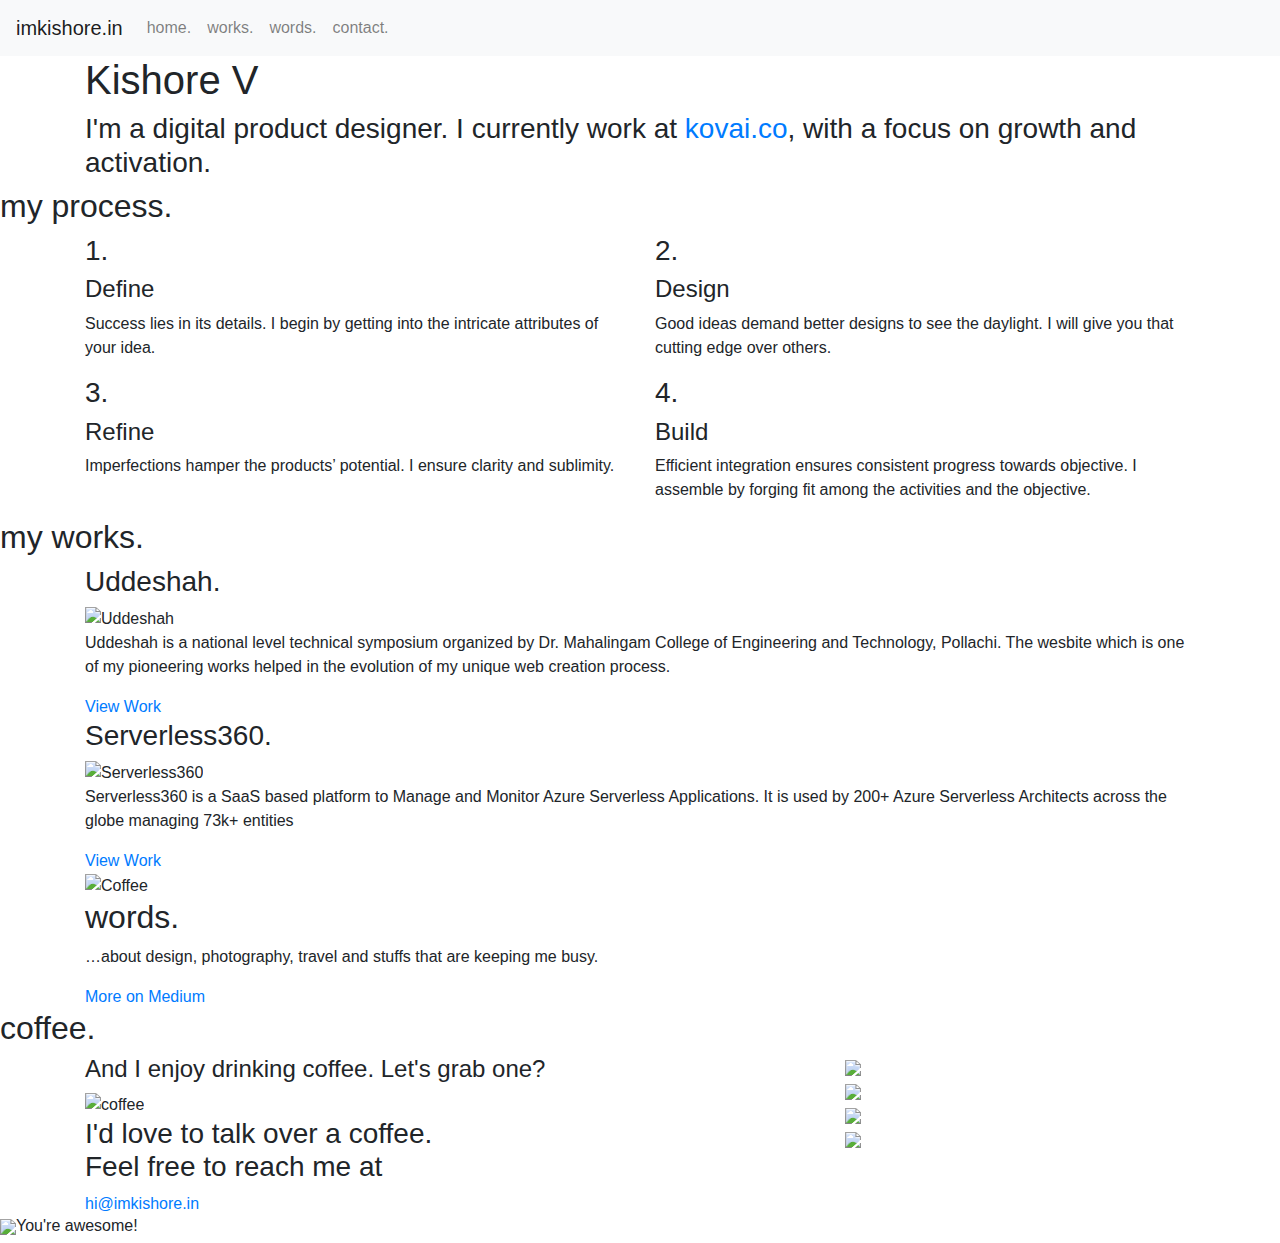
==== index.html @ e3137895 "Update index.html" ====
<!doctype html>
<html>
<head>
<meta charset="utf-8">
<meta name="description" content="I'm a digital product designer. I currently work at kovai.co, with a focus on growth and activation.">
<meta name="keywords" content="User Interface Design">
<meta name="author" content="Kishore">
<meta property="og:site_name" content="imkishore.in" />
<meta property="og:image:width" content="1024" />
<meta property="og:image:height" content="512" />
<meta property="og:image" content="https://www.serverless360.com/wp-content/uploads/2019/07/feature-image-Business-Activity-Monitoring-End-–-End-Tracking.jpg" />
<title>Kishore | Digital Product Designer</title>
<link rel="stylesheet" href="https://stackpath.bootstrapcdn.com/bootstrap/4.3.1/css/bootstrap.min.css" integrity="sha384-ggOyR0iXCbMQv3Xipma34MD+dH/1fQ784/j6cY/iJTQUOhcWr7x9JvoRxT2MZw1T" crossorigin="anonymous">
<link rel="stylesheet" href="css/style.css" >
</head>

<body>
<nav class="navbar navbar-expand-lg navbar-light bg-light"> <a class="navbar-brand" href="#">imkishore.in</a>
  <button class="navbar-toggler" type="button" data-toggle="collapse" data-target="#navbarSupportedContent" aria-controls="navbarSupportedContent" aria-expanded="false" aria-label="Toggle navigation"> <span class="navbar-toggler-icon"></span> </button>
  <div class="collapse navbar-collapse" id="navbarSupportedContent">
    <ul class="navbar-nav mr-auto">
      <li class="nav-item"> <a class="nav-link" href="index.html">home. </a> </li>
      <li class="nav-item"> <a class="nav-link" href="#works">works. </a> </li>
      <li class="nav-item"> <a class="nav-link" href="#words">words.</a> </li>
      <li class="nav-item"> <a class="nav-link" href="#contact">contact.</a> </li>
    </ul>
  </div>
</nav>
<div class="imkishore-home-wrapper">
  <div class="hero-wrapper">
    <div class="container">
      <h1>Kishore V</h1>
      <h3>I'm a digital product designer. I currently work at <a href="https://www.kovai.co" target="_blank" class="link-highlight">kovai.co</a>, with a focus on growth and activation.</h3>
    </div>
  </div>
  <div class="my-process">
    <h2>my process<span class="dot">.</span></h2>
    <div class="container">
      <div class="row">
        <div class="col-md-6">
          <h3>1.</h3>
          <h4>Define</h4>
          <p>Success lies in its details. I begin by getting into the intricate attributes of your idea.</p>
        </div>
        <div class="col-md-6">
          <h3>2.</h3>
          <h4>Design</h4>
          <p>Good ideas demand better designs to see the daylight. I will give you that cutting edge over others.</p>
        </div>
        <div class="col-md-6">
          <h3>3.</h3>
          <h4>Refine</h4>
          <p>Imperfections hamper the products’ potential. I ensure clarity and sublimity.</p>
        </div>
        <div class="col-md-6">
          <h3>4.</h3>
          <h4>Build</h4>
          <p>Efficient integration ensures consistent progress towards objective. I assemble by forging fit among the activities and the objective.</p>
        </div>
      </div>
    </div>
  </div>
  <div class="my-works" id="works">
    <h2>my works<span class="dot">.</span></h2>
    <div class="container">
      <div class="row">
        <div class="col-md-12">
          <h3>Uddeshah.</h3>
          <img src="images/uddeshah-imac-mockup-2.png" alt="Uddeshah" >
          <p>Uddeshah is a national level technical symposium organized by Dr. Mahalingam College of Engineering and Technology, Pollachi. The wesbite which is one of my pioneering works helped in the evolution of my unique web creation process.</p>
          <div class="cta"> <a href="uddeshah.html" class="view-work-cta">View Work</a> </div>
        </div>
        <div class="col-md-12">
          <h3>Serverless360.</h3>
          <img src="images/sl360.png" alt="Serverless360" >
          <p>Serverless360 is a SaaS based platform to Manage and Monitor Azure Serverless Applications. It is used by 200+ Azure Serverless Architects across the globe managing 73k+ entities</p>
          <div class="cta"> <a href="serverless360.html" class="view-work-cta">View Work</a> </div>
        </div>
      </div>
    </div>
  </div>
  <div class="my-blogs" id="words">
    <div class="container">
      <div class="row">
        <div class="col-md-12"> <img src="images/my-coffee.png" alt="Coffee">
          <h2>words<span class="dot">.</span></h2>
          <p>…about design, photography, travel and stuffs that are keeping me busy.</p>
          <a href="https://medium.com/kishorev" target="_blank" class="inline-link">More on Medium</a> </div>
      </div>
    </div>
  </div>
  <div class="contact-me" id="contact">
    <h2>coffee<span class="dot">.</span></h2>
    <div class="container">
      <div class="row">
        <div class="col-md-8">
          <h4>And I enjoy drinking coffee. Let's grab one?</h4>
          <img src="images/coffee.svg" alt="coffee">
          <h3>I'd love to talk over a coffee.<br>
            Feel free to reach me at</h3>
          <a href="mailto:hi@imkishore.in" class="inline-link">hi@imkishore.in</a> </div>
        <div class="col-md-4"> <a href="https://dribbble.com/kishorev" target="_blank"><img src="images/dribbble-logo.svg"></a> <br>
          <a href="https://www.instagram.com/imkishore.in/" target="_blank"> <img src="images/instagram.svg"></a><br>
          <a href="https://www.linkedin.com/in/kishore21/" target="_blank"><img src="images/linkedin-logo.svg"></a><br>
          <a href="https://twitter.com/kishorev21" target="_blank"> <img src="images/icon.svg"></a><br>
        </div>
      </div>
    </div>
  </div>
  <div class="footer">
    <h6><span><img src="images/photoshop-cc.svg"></span>You're awesome!</h6>
  </div>
</div>
<script src="https://code.jquery.com/jquery-3.3.1.slim.min.js" integrity="sha384-q8i/X+965DzO0rT7abK41JStQIAqVgRVzpbzo5smXKp4YfRvH+8abtTE1Pi6jizo" crossorigin="anonymous"></script> 
<script src="https://cdnjs.cloudflare.com/ajax/libs/popper.js/1.14.7/umd/popper.min.js" integrity="sha384-UO2eT0CpHqdSJQ6hJty5KVphtPhzWj9WO1clHTMGa3JDZwrnQq4sF86dIHNDz0W1" crossorigin="anonymous"></script> 
<script src="https://stackpath.bootstrapcdn.com/bootstrap/4.3.1/js/bootstrap.min.js" integrity="sha384-JjSmVgyd0p3pXB1rRibZUAYoIIy6OrQ6VrjIEaFf/nJGzIxFDsf4x0xIM+B07jRM" crossorigin="anonymous"></script>
</body>
</html>
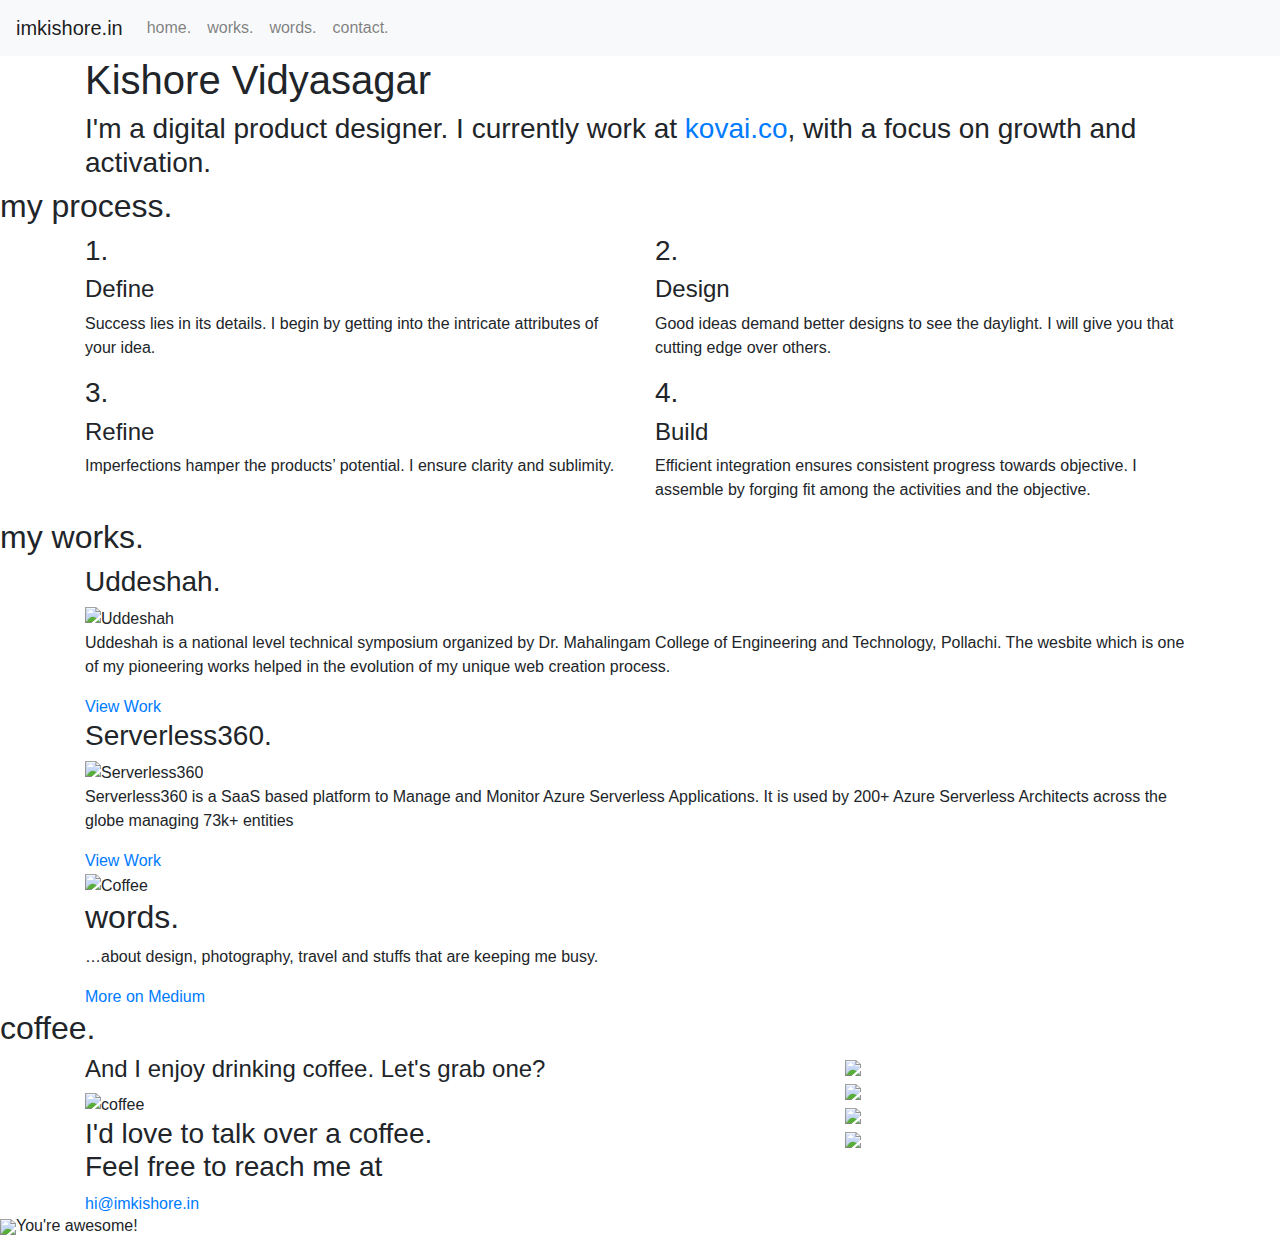
==== commit 32888e99: "Update index.html" ====
--- a/index.html
+++ b/index.html
@@ -29,7 +29,7 @@
 <div class="imkishore-home-wrapper">
   <div class="hero-wrapper">
     <div class="container">
-      <h1>Kishore V</h1>
+      <h1>Kishore Vidyasagar</h1>
       <h3>I'm a digital product designer. I currently work at <a href="https://www.kovai.co" target="_blank" class="link-highlight">kovai.co</a>, with a focus on growth and activation.</h3>
     </div>
   </div>
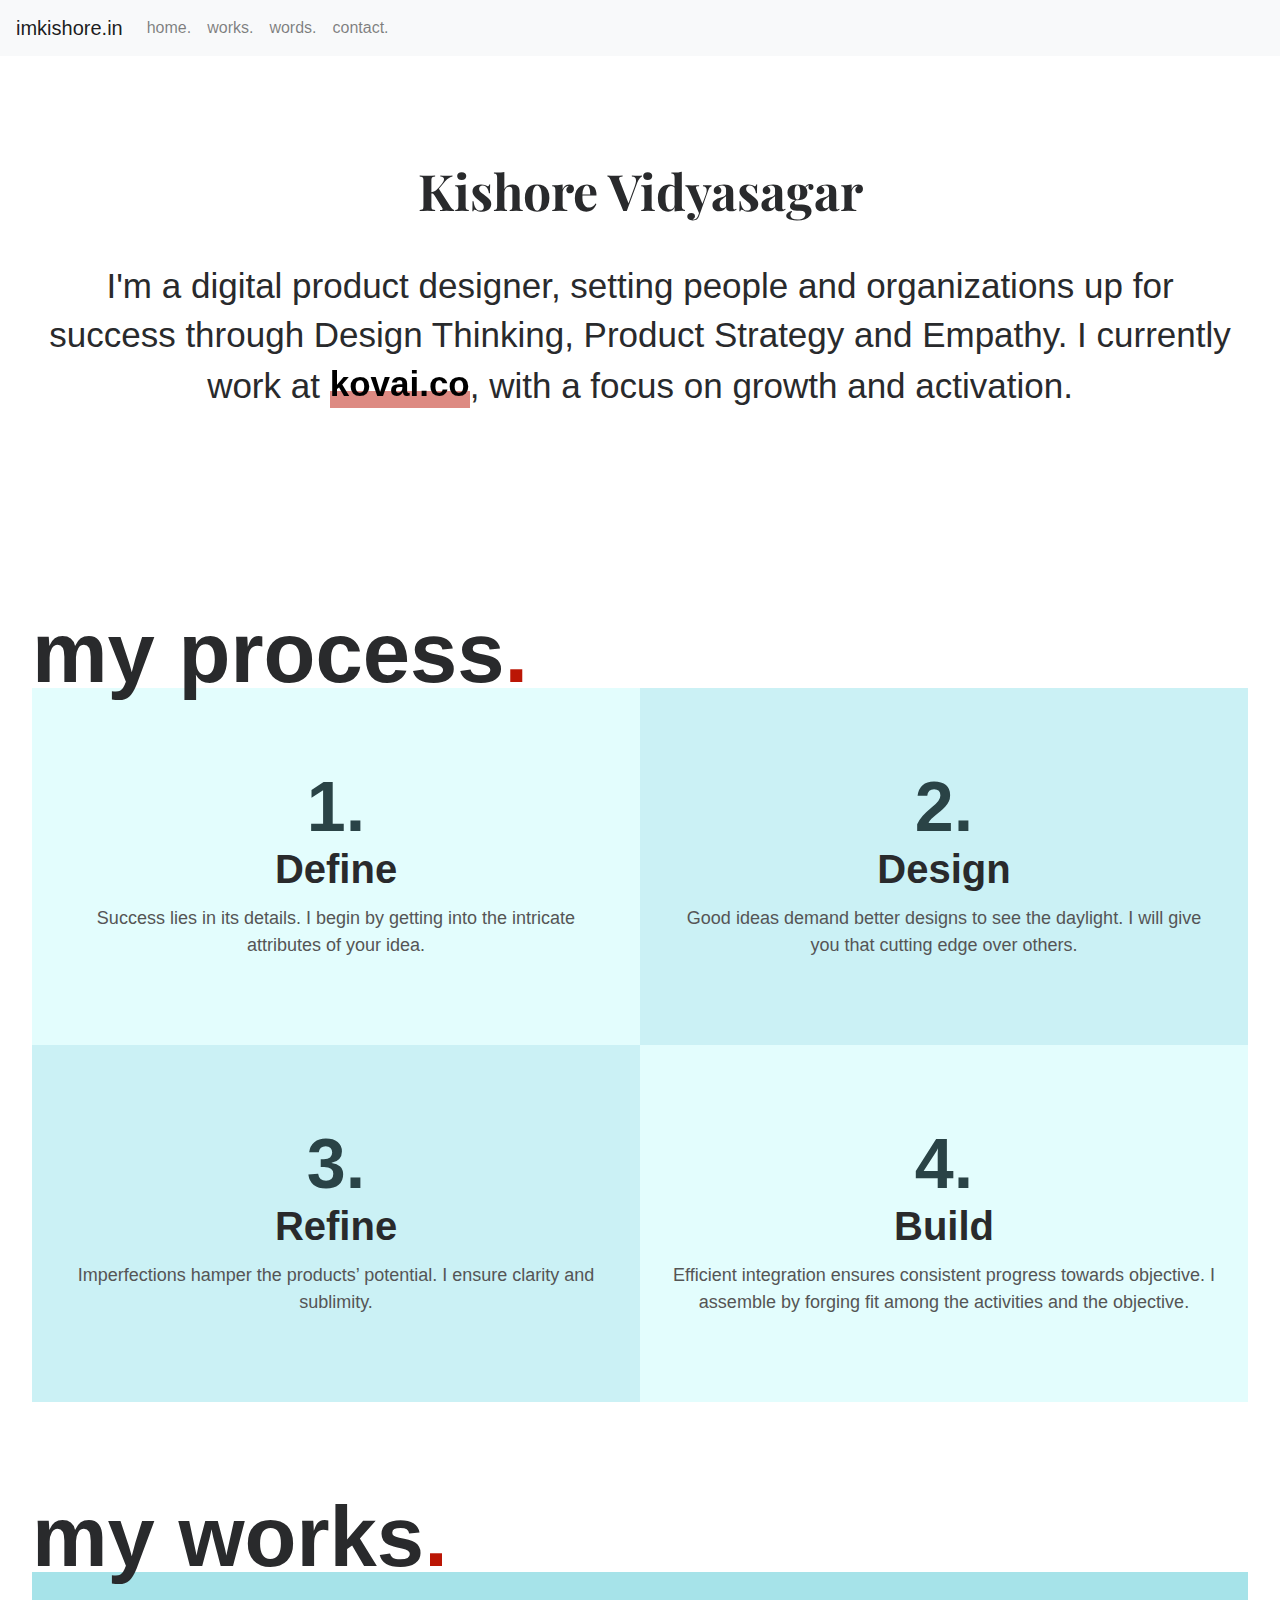
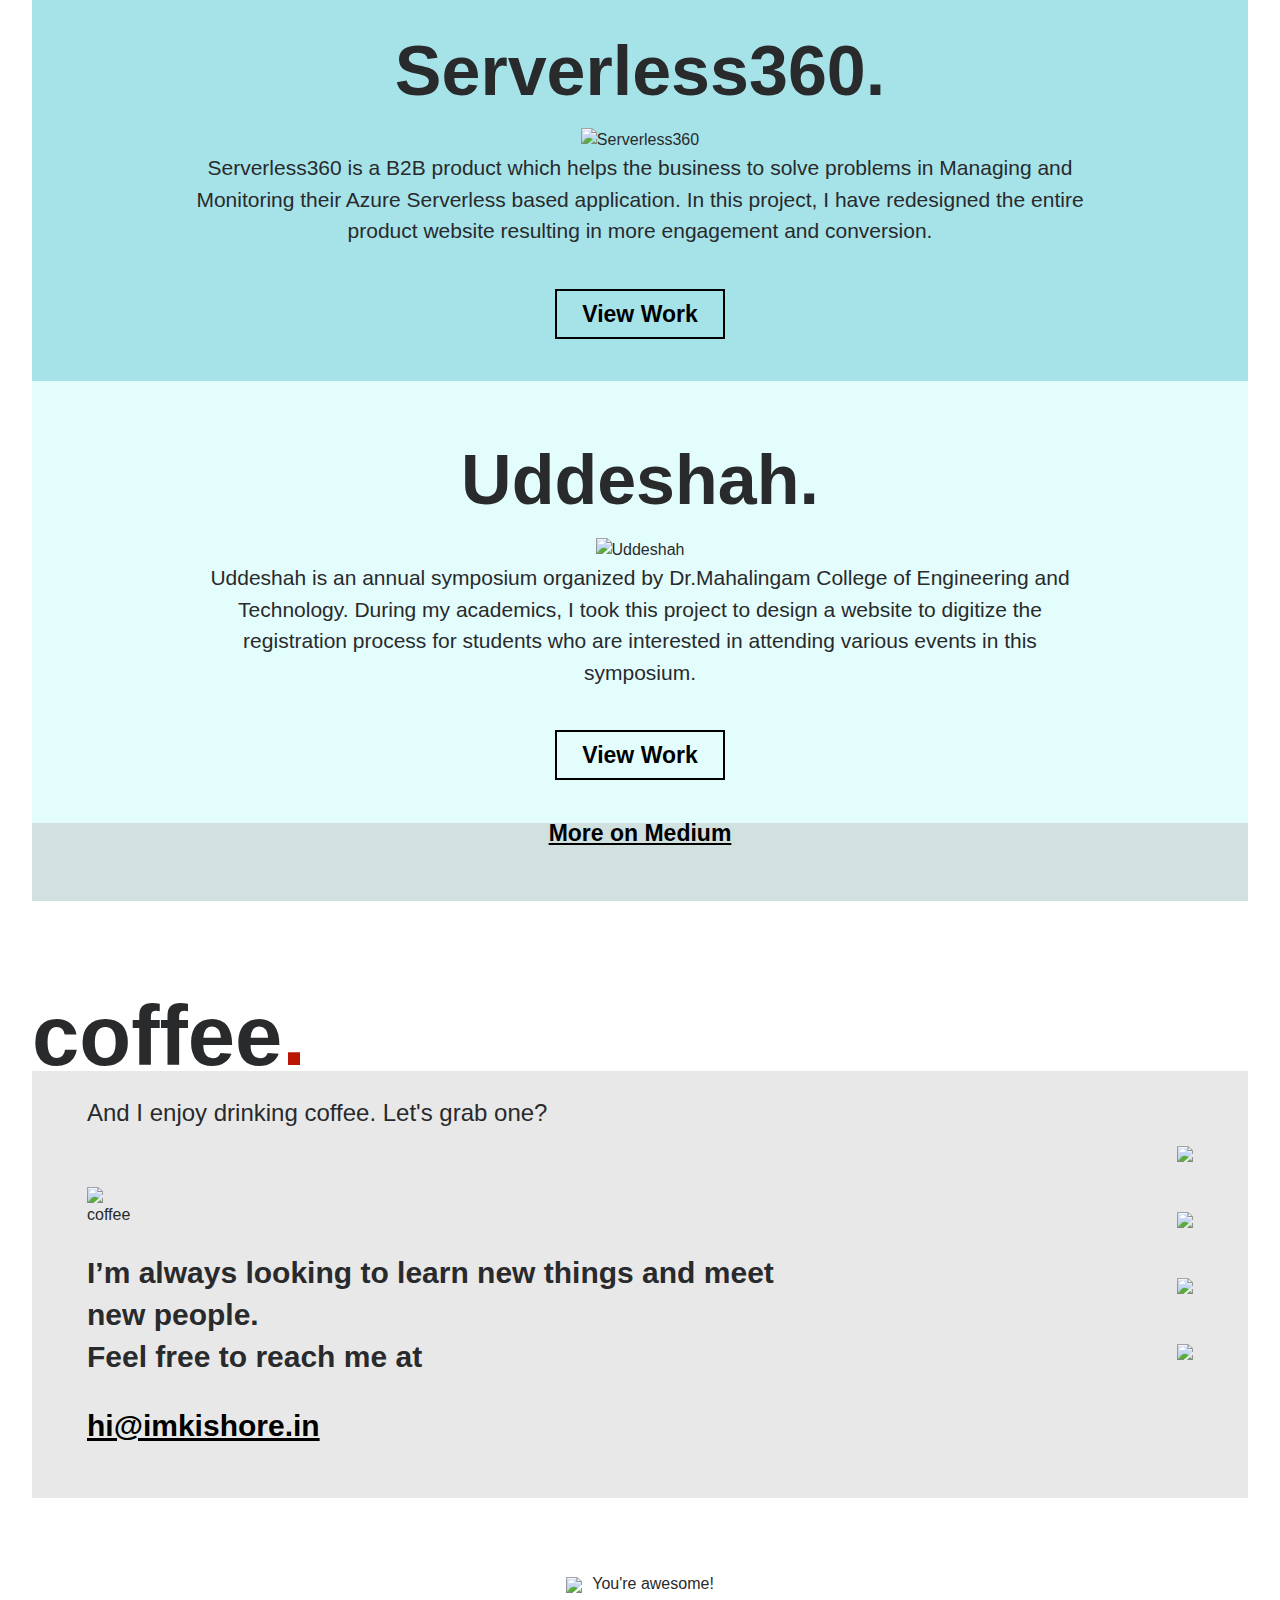
==== commit 4701d53a: "content update" ====
--- a/index.html
+++ b/index.html
@@ -8,10 +8,26 @@
 <meta property="og:site_name" content="imkishore.in" />
 <meta property="og:image:width" content="1024" />
 <meta property="og:image:height" content="512" />
-<meta property="og:image" content="https://www.serverless360.com/wp-content/uploads/2019/07/feature-image-Business-Activity-Monitoring-End-–-End-Tracking.jpg" />
+<meta property="og:image" content="https://imkishore.in/images/imkishore.in-feature-image-1.jpg" />
+<meta property="og:image:alt" content="Kishore | Digital Product Designer">
+<meta property="og:image:type" content="image/png">
+<meta name="twitter:card" content="summary_large_image">
+<meta name="twitter:title" content="Kishore | Digital Product Designer">
+<meta name="twitter:creator" content="@kishorev21">
+<meta name="twitter:image" content="https://imkishore.in/images/imkishore.in-feature-image-1.jpg">
 <title>Kishore | Digital Product Designer</title>
+<link rel="icon" href="https://imkishore.in/images/my-avatar-icon.png">
 <link rel="stylesheet" href="https://stackpath.bootstrapcdn.com/bootstrap/4.3.1/css/bootstrap.min.css" integrity="sha384-ggOyR0iXCbMQv3Xipma34MD+dH/1fQ784/j6cY/iJTQUOhcWr7x9JvoRxT2MZw1T" crossorigin="anonymous">
 <link rel="stylesheet" href="css/style.css" >
+<!-- Global site tag (gtag.js) - Google Analytics --> 
+<script async src="https://www.googletagmanager.com/gtag/js?id=UA-146959566-1"></script> 
+<script>
+  window.dataLayer = window.dataLayer || [];
+  function gtag(){dataLayer.push(arguments);}
+  gtag('js', new Date());
+
+  gtag('config', 'UA-146959566-1');
+</script>
 </head>
 
 <body>
@@ -30,7 +46,7 @@
   <div class="hero-wrapper">
     <div class="container">
       <h1>Kishore Vidyasagar</h1>
-      <h3>I'm a digital product designer. I currently work at <a href="https://www.kovai.co" target="_blank" class="link-highlight">kovai.co</a>, with a focus on growth and activation.</h3>
+      <h3>I'm a digital product designer, setting people and organizations up for success through Design Thinking, Product Strategy and Empathy. I currently work at <a href="https://www.kovai.co" target="_blank" class="link-highlight">kovai.co</a>, with a focus on growth and activation.</h3>
     </div>
   </div>
   <div class="my-process">
@@ -65,16 +81,16 @@
     <div class="container">
       <div class="row">
         <div class="col-md-12">
+          <h3>Serverless360.</h3>
+          <img src="images/sl360.png" alt="Serverless360" >
+          <p>Serverless360 is a B2B product which helps the business to solve problems in Managing and Monitoring their Azure Serverless based application. In this project, I have redesigned the entire product website resulting in more engagement and conversion.</p>
+          <div class="cta"> <a href="serverless360.html" class="view-work-cta">View Work</a> </div>
+        </div>
+        <div class="col-md-12">
           <h3>Uddeshah.</h3>
           <img src="images/uddeshah-imac-mockup-2.png" alt="Uddeshah" >
-          <p>Uddeshah is a national level technical symposium organized by Dr. Mahalingam College of Engineering and Technology, Pollachi. The wesbite which is one of my pioneering works helped in the evolution of my unique web creation process.</p>
+          <p>Uddeshah is an annual symposium organized by Dr.Mahalingam College of Engineering and Technology. During my academics, I took this project to design a website to digitize the registration process for students who are interested in attending various events in this symposium.</p>
           <div class="cta"> <a href="uddeshah.html" class="view-work-cta">View Work</a> </div>
-        </div>
-        <div class="col-md-12">
-          <h3>Serverless360.</h3>
-          <img src="images/sl360.png" alt="Serverless360" >
-          <p>Serverless360 is a SaaS based platform to Manage and Monitor Azure Serverless Applications. It is used by 200+ Azure Serverless Architects across the globe managing 73k+ entities</p>
-          <div class="cta"> <a href="serverless360.html" class="view-work-cta">View Work</a> </div>
         </div>
       </div>
     </div>
@@ -96,7 +112,7 @@
         <div class="col-md-8">
           <h4>And I enjoy drinking coffee. Let's grab one?</h4>
           <img src="images/coffee.svg" alt="coffee">
-          <h3>I'd love to talk over a coffee.<br>
+          <h3>I’m always looking to learn new things and meet new people.<br>
             Feel free to reach me at</h3>
           <a href="mailto:hi@imkishore.in" class="inline-link">hi@imkishore.in</a> </div>
         <div class="col-md-4"> <a href="https://dribbble.com/kishorev" target="_blank"><img src="images/dribbble-logo.svg"></a> <br>
--- a/css/style.css
+++ b/css/style.css
@@ -0,0 +1,283 @@
+/* CSS Document */
+@import url("https://use.typekit.net/nqu1zyt.css");
+@import url('https://fonts.googleapis.com/css?family=Playfair+Display:700&display=swap');
+body {
+    font-family: sofia-pro, sans-serif;
+    color: #292a2c;
+}
+h1, h2, h3, h4, h5, h6 {
+    font-family: sofia-pro, sans-serif;
+    font-weight: 700;
+    line-height: 1.4;
+}
+h1 {
+    font-size: 50px;
+    margin-bottom: 35px;
+}
+h2 {
+    font-size: 85px;
+    width: 95%;
+    margin: 0 auto;
+}
+h3 {
+    font-size: 70px;
+}
+.container {
+    max-width: 95%;
+    margin: 0 auto;
+}
+.dot{
+	color: #bb1605;
+}
+.link-highlight {
+	color: #000;
+    display: inline-block;
+    position: relative;
+    margin: 0 -4px -0.3em;
+    padding: 0 4px;
+    z-index: 10;
+    overflow: hidden;
+    cursor: pointer;
+	font-weight: 600;
+}
+.link-highlight:before {
+    content: "";
+    display: block;
+    position: absolute;
+    background: #bb1605;
+    height: 35%;
+    bottom: 0px;
+    left: 4px;
+    right: 4px;
+    opacity: 0.5;
+    transform: translate3d(0, 0, 0) scale(1, 1);
+    transform-origin: center bottom;
+    transition: all 400ms;
+    pointer-events: none;
+    z-index: -1;
+}
+.link-highlight:hover{
+	color: #fff;
+	text-decoration: none;
+}
+.link-highlight:hover:before {
+    opacity: 1;
+    transform: translate3d(0, 0, 0) scale(1.2, 2.8);
+}
+.hero-wrapper {
+    padding: 100px 0;
+    text-align: center;
+}
+.hero-wrapper h1{
+	font-family: 'Playfair Display', serif;
+}
+.hero-wrapper h3 {
+    font-size: 35px;
+    font-weight: 100;
+}
+/*My process sec styles start*/
+.my-process {
+    padding: 75px 0 0;
+}
+.my-process .col-md-6 {
+    padding: 70px 30px;
+    text-align: center;
+}
+.my-process .col-md-6:nth-child(1) {
+    background-color: #e3fdfd;
+}
+.my-process .col-md-6:nth-child(2) {
+    background-color: #cbf1f5;
+}
+.my-process .col-md-6:nth-child(3) {
+    background-color: #cbf1f5;
+}
+.my-process .col-md-6:nth-child(4) {
+    background-color: #e3fdfd;
+}
+.my-process h2{
+	margin-bottom: -24px;
+    position: relative;
+    display: block;
+    z-index: 999;
+}
+.my-process h3 {
+    margin-bottom: -15px;
+    color: #2a4346;
+}
+.my-process h4 {
+    font-size: 40px;
+}
+.my-process p {
+    font-size: 18px;
+    color: #555555;
+}
+/*My process sec styles end*/
+/*My works sec styles start*/
+.my-works {
+	 padding: 75px 0 0;
+	 position: relative;
+    display: block;
+    z-index: 999;
+}
+.my-works .col-md-12 {
+    padding: 50px;
+    text-align: center;
+}
+.my-works .col-md-12:nth-child(1) {
+	background-color: #a6e3e9;
+}
+.my-works .col-md-12:nth-child(2) {
+    background-color: #e3fdfd;
+}
+.my-works h2{
+	margin-bottom: -24px;
+    position: relative;
+    display: block;
+    z-index: 999;
+}
+.my-works p {
+    font-size: 21px;
+    width: 80%;
+    margin: 0 auto;
+}
+.my-works img{
+	max-width: 25%;
+}
+.cta{
+	margin-top: 50px;
+}
+.view-work-cta{
+	border: 2px solid #000000;
+    font-size: 23px;
+    padding: 10px 25px;
+    font-weight: 700;
+	color: #000;
+	transition: all 300ms ease 0ms;
+}
+.view-work-cta:hover{
+	padding: 12px 28px;
+	color: #000;
+	transition: all 300ms ease 0ms;
+	text-decoration: none;
+}
+/*My works sec styles end*/
+
+
+/*My blogs sec styles start*/
+.my-blogs{
+	margin-top: -270px;
+    text-align: center;
+}
+.my-blogs .col-md-12{
+	background-color: #d1e1e0;
+	padding-bottom: 50px;
+}
+.my-blogs img{
+	max-width: 25%;
+}
+.my-blogs h2{
+	padding-bottom: 20px;
+}
+.my-blogs p{
+	font-size: 25px;
+    width: 35%;
+    margin: 0 auto;
+	padding-bottom: 25px;
+}
+.inline-link{
+	color: #000;
+    font-size: 23px;
+    font-weight: 700;
+	text-decoration: underline;
+}
+.inline-link:hover{
+	color: #bb1605;
+}
+/*My blogs sec styles end*/
+
+
+
+/*Contact me sec styles start*/
+.contact-me{
+padding: 75px 0;	
+}
+.contact-me .row{
+	background-color: #e8e8e8;
+	padding: 25px 40px 50px;
+}
+.contact-me .col-md-4{
+	text-align: right;
+}
+.contact-me .col-md-4 img{
+	max-width: 6%;
+}
+.contact-me h2{
+	margin-bottom: -24px;
+    position: relative;
+    display: block;
+    z-index: 999;
+}
+.contact-me .inline-link{
+	font-size: 30px;
+}
+.contact-me h4{
+	font-weight: 100;
+}
+.contact-me h3{
+	font-size: 30px;
+	margin:25px 0;
+}
+.contact-me img{
+	max-width: 8%;
+	margin-top: 50px;
+}
+/*Contact me sec styles end*/
+
+/*Works page styles start*/
+.works-sec {
+	padding: 75px 0 0;
+}
+.works-sec h2 {
+    margin-bottom: -24px;
+    position: relative;
+    display: block;
+    z-index: 999;
+}
+.works-sec h5{
+	padding-bottom: 40px;
+}
+.works-sec img{
+	max-width: 90%
+}
+.works-sec .col-md-12:nth-child(1) {
+    background-color: #e3fdfd;
+}
+.serverless360 .col-md-12:nth-child(1){
+	background-color: #a6e3e9
+}
+.works-sec .col-md-12:nth-child(1){
+	text-align: center;
+	padding:100px;
+}
+.works-sec p{
+	font-size: 26px;
+    text-align: left;
+    width: 80%;
+    margin: 0 auto;
+    padding-bottom: 40px;
+}
+/*Works page styles end*/
+/*Footer styles start*/
+.footer{
+	text-align: center;
+	font-weight: 400;
+}
+.footer h6{
+	font-weight: 400;
+}
+.footer h6 img{
+	width: 2%;
+	padding-right: 10px;
+}
+/*Footer styles end*/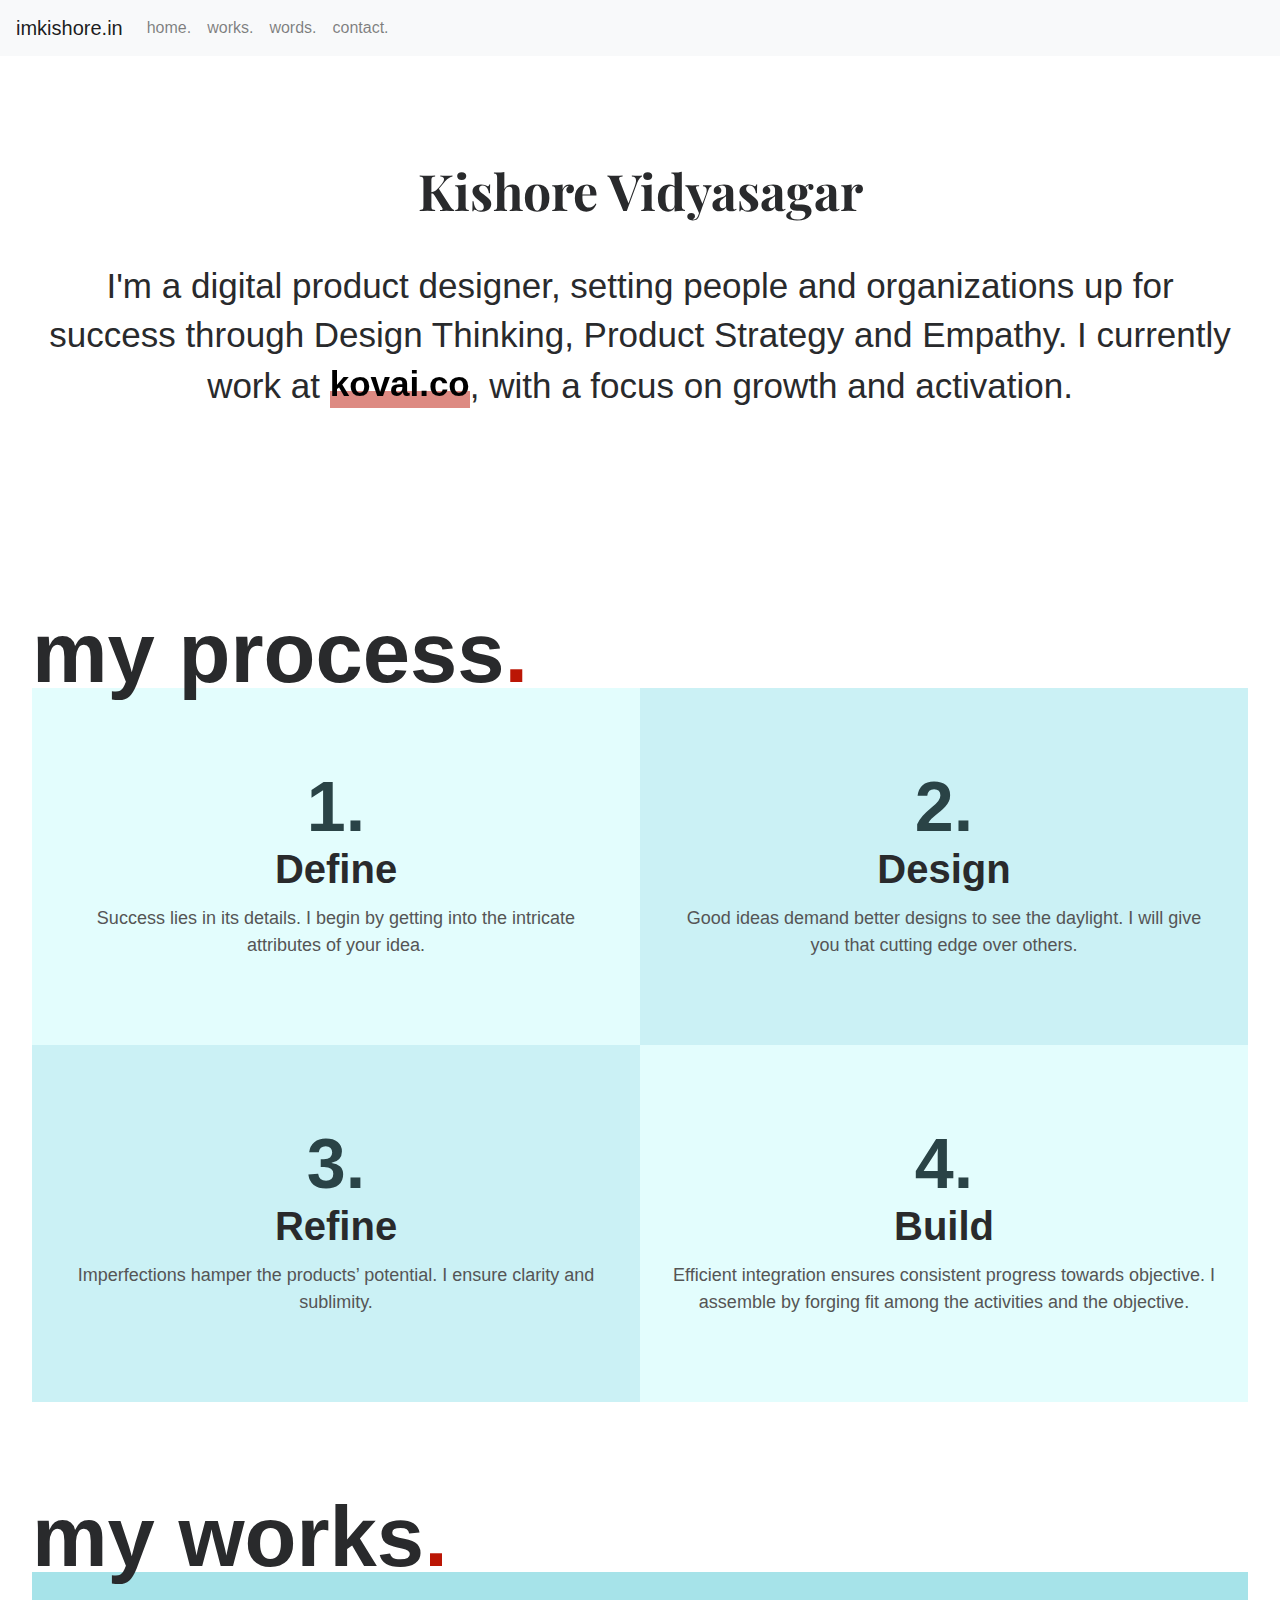
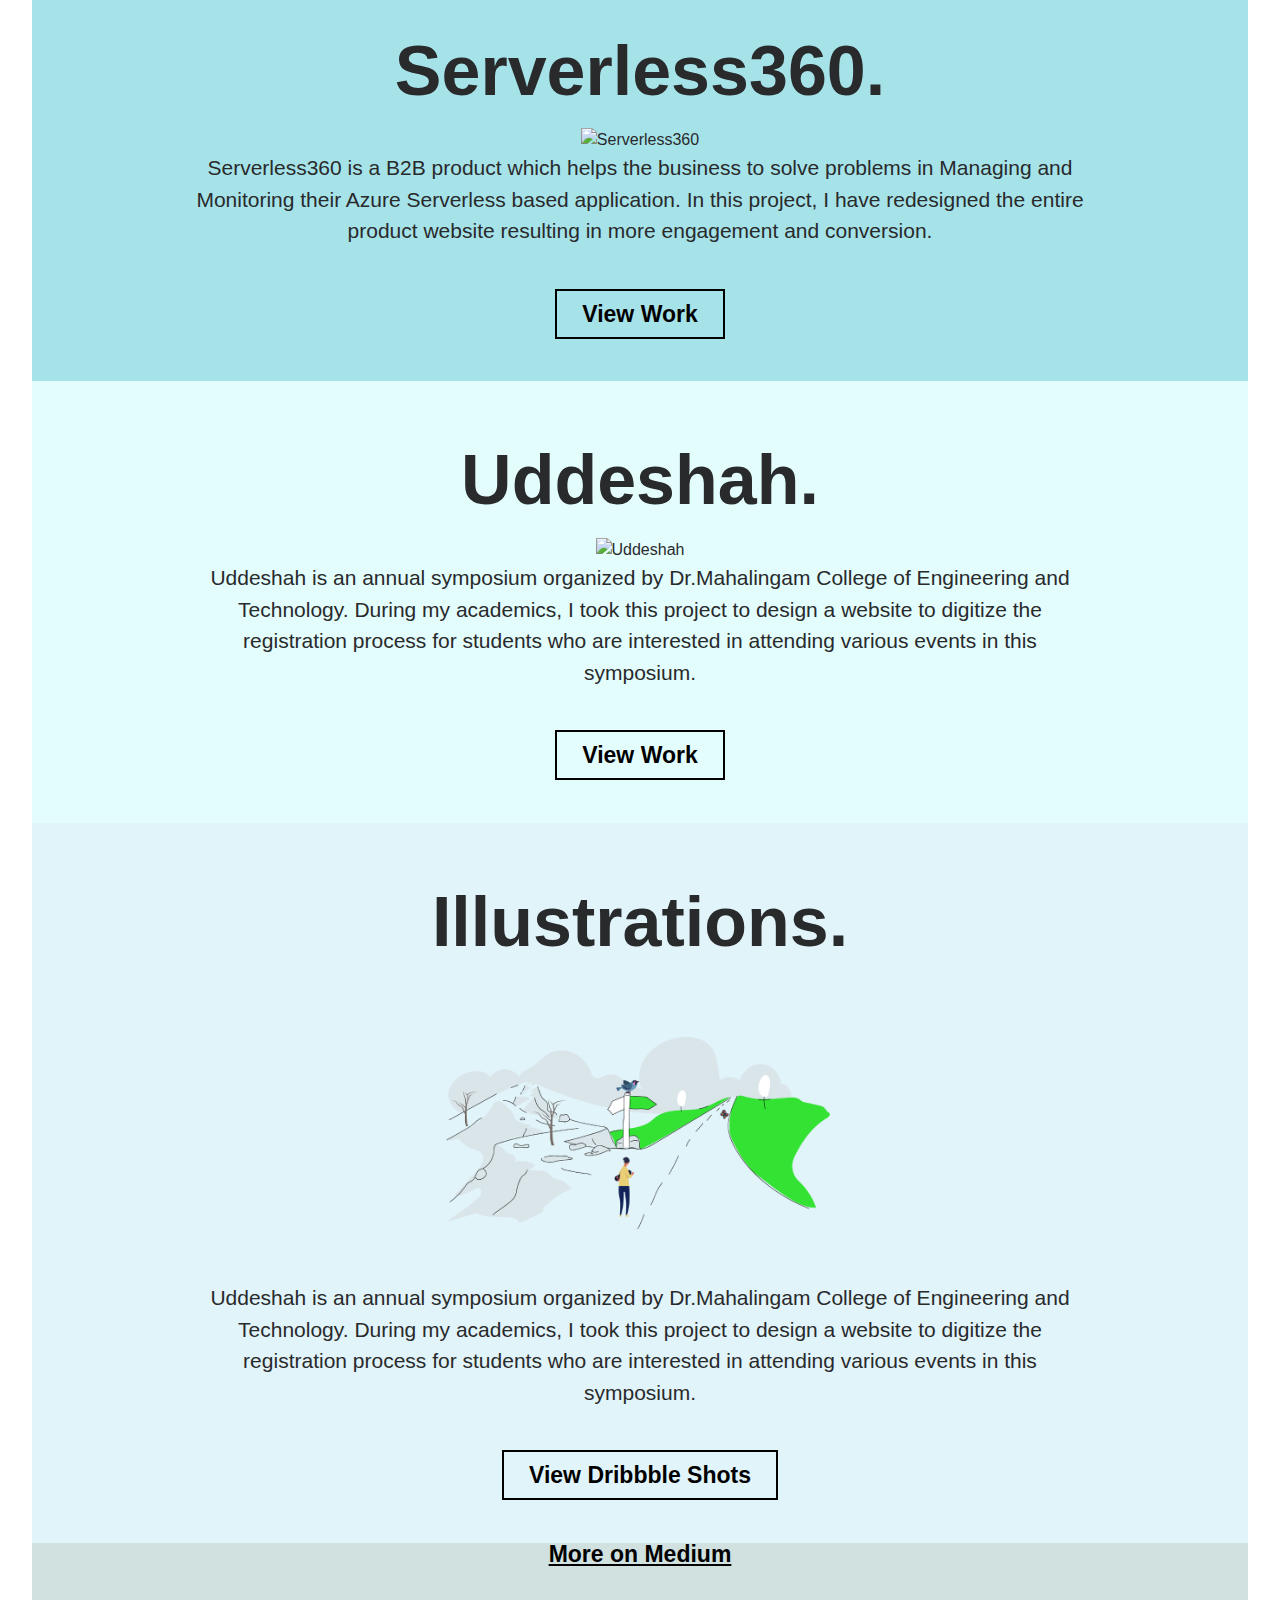
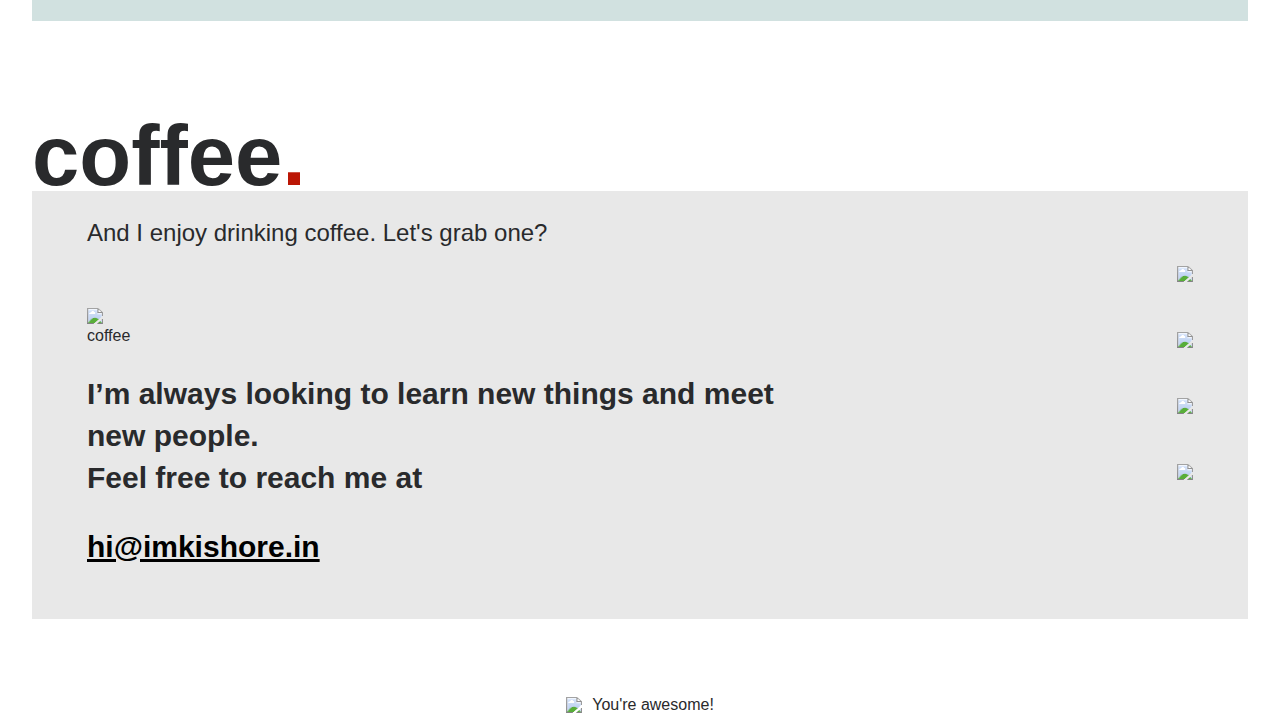
==== commit d6bbdd62: "illustrations added" ====
--- a/index.html
+++ b/index.html
@@ -92,6 +92,12 @@
           <p>Uddeshah is an annual symposium organized by Dr.Mahalingam College of Engineering and Technology. During my academics, I took this project to design a website to digitize the registration process for students who are interested in attending various events in this symposium.</p>
           <div class="cta"> <a href="uddeshah.html" class="view-work-cta">View Work</a> </div>
         </div>
+		  <div class="col-md-12">
+          <h3>Illustrations.</h3>
+          <img src="images/mountain.png" alt="mountains illustrations" style="max-width: 35%;">
+          <p>Uddeshah is an annual symposium organized by Dr.Mahalingam College of Engineering and Technology. During my academics, I took this project to design a website to digitize the registration process for students who are interested in attending various events in this symposium.</p>
+          <div class="cta"> <a href="https://dribbble.com/kishorev" target="_blank" class="view-work-cta">View Dribbble Shots</a> </div>
+        </div>
       </div>
     </div>
   </div>
--- a/css/style.css
+++ b/css/style.css
@@ -130,6 +130,9 @@
 .my-works .col-md-12:nth-child(2) {
     background-color: #e3fdfd;
 }
+.my-works .col-md-12:nth-child(3) {
+    background-color: #e1f4f9;
+}
 .my-works h2{
 	margin-bottom: -24px;
     position: relative;
@@ -156,10 +159,11 @@
 	transition: all 300ms ease 0ms;
 }
 .view-work-cta:hover{
-	padding: 12px 28px;
-	color: #000;
-	transition: all 300ms ease 0ms;
 	text-decoration: none;
+    background: #bb1605;
+    transition: all .5s ease;
+    border: 2px solid #bb1605;
+    color: #fff;
 }
 /*My works sec styles end*/
 
@@ -244,7 +248,7 @@
     display: block;
     z-index: 999;
 }
-.works-sec h5{
+.works-sec {
 	padding-bottom: 40px;
 }
 .works-sec img{
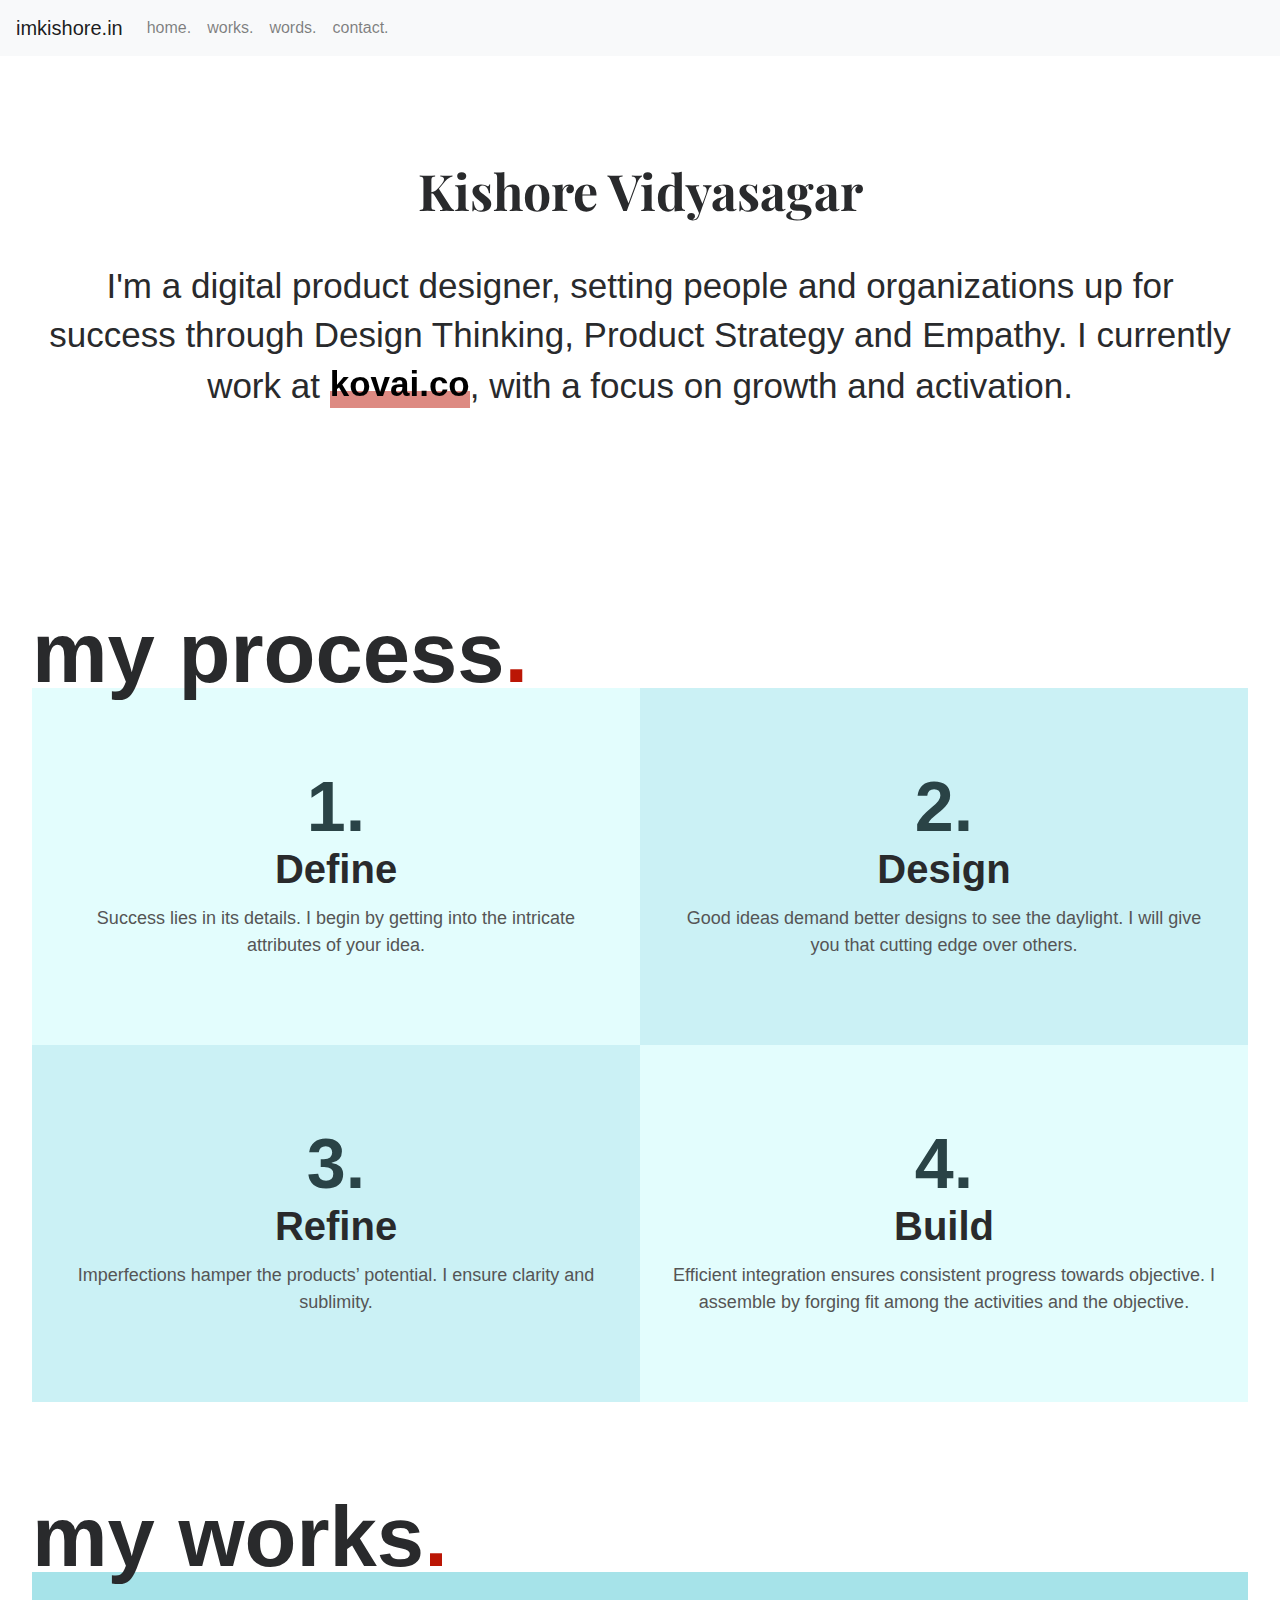
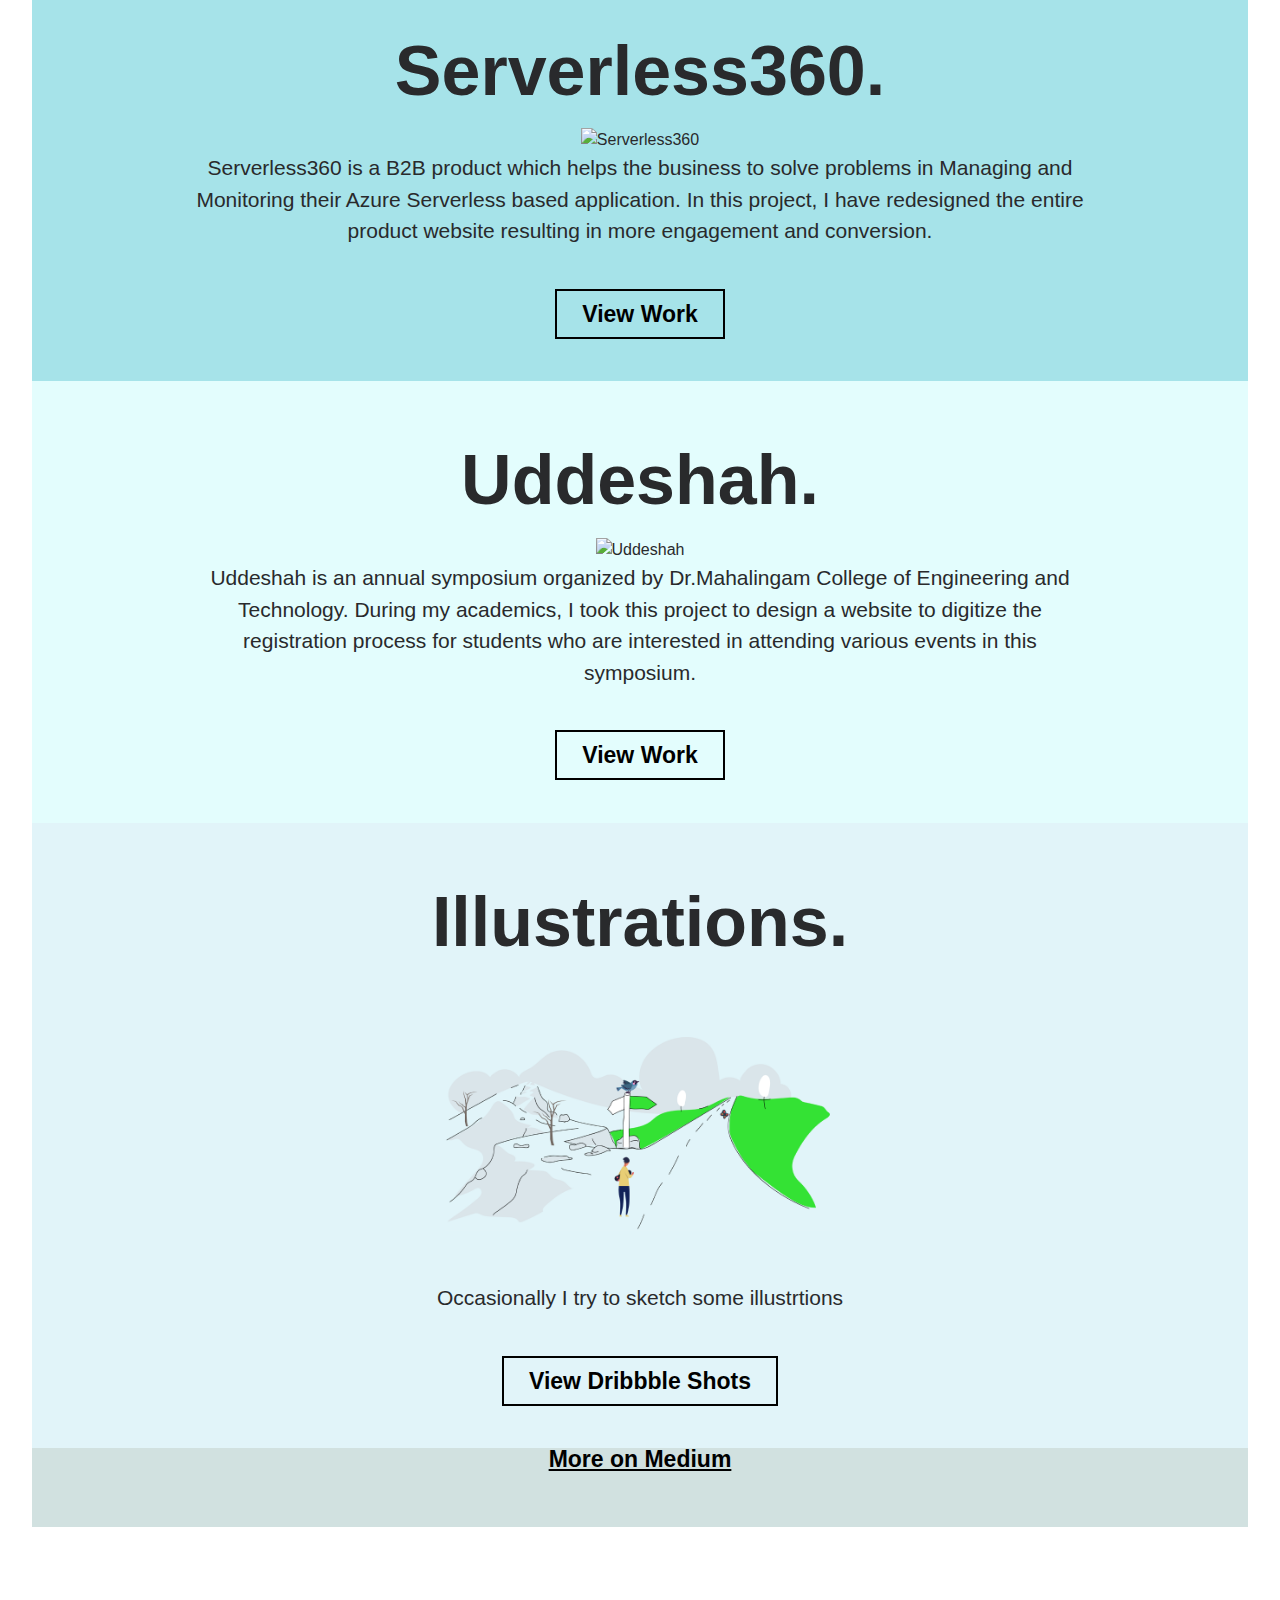
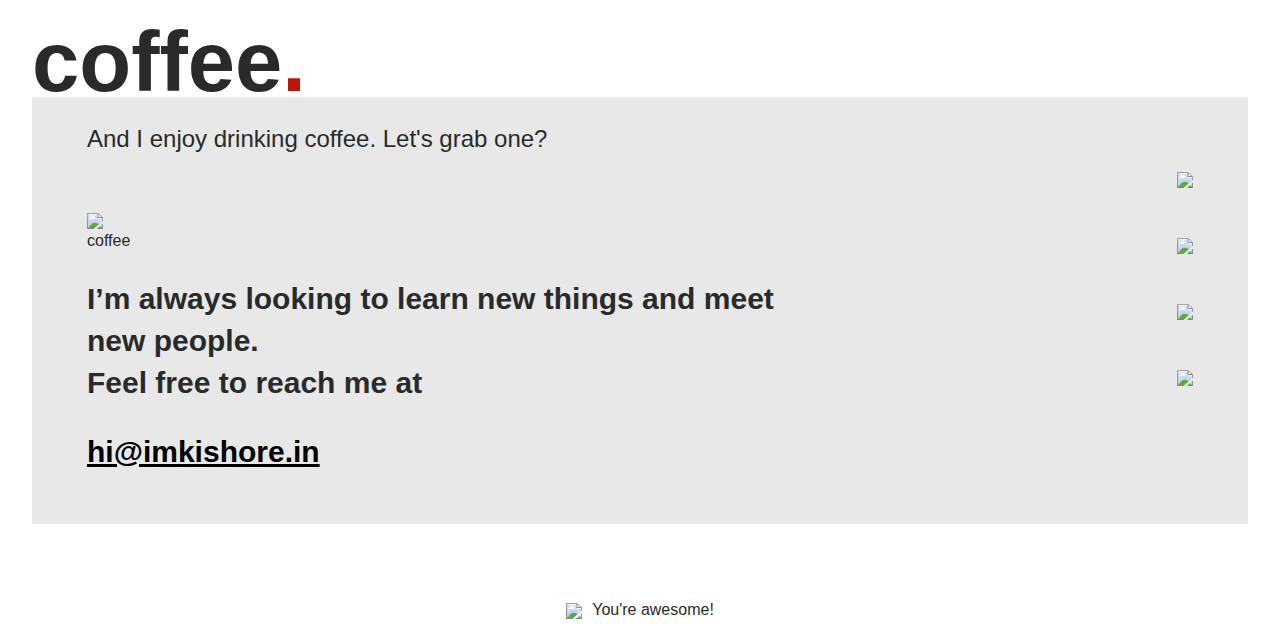
==== commit c350d52d: "Update index.html" ====
--- a/index.html
+++ b/index.html
@@ -95,7 +95,7 @@
 		  <div class="col-md-12">
           <h3>Illustrations.</h3>
           <img src="images/mountain.png" alt="mountains illustrations" style="max-width: 35%;">
-          <p>Uddeshah is an annual symposium organized by Dr.Mahalingam College of Engineering and Technology. During my academics, I took this project to design a website to digitize the registration process for students who are interested in attending various events in this symposium.</p>
+          <p>Occasionally I try to sketch some illustrtions</p>
           <div class="cta"> <a href="https://dribbble.com/kishorev" target="_blank" class="view-work-cta">View Dribbble Shots</a> </div>
         </div>
       </div>
